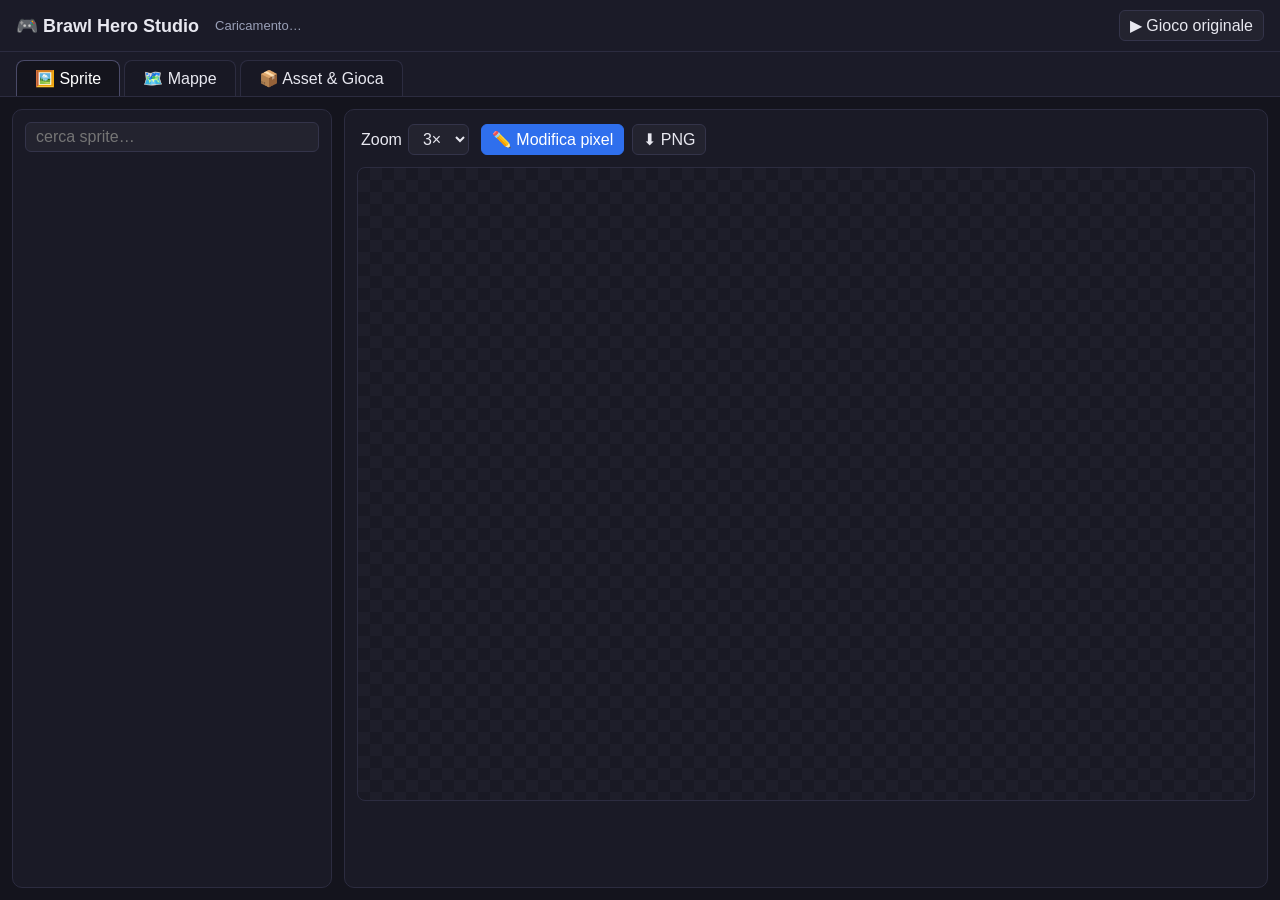
==== index.html @ 5740f595 "Initial commit: Brawl Hero Studio - Web-based tool for creating and editing Brawl Hero game content" ====
<!DOCTYPE html>
<html lang="it">
<head>
    <meta charset="UTF-8">
    <meta name="viewport" content="width=device-width, initial-scale=1.0">
    <title>Brawl Hero Studio</title>
    <link rel="stylesheet" href="css/main.css">
</head>
<body>
    <header class="app-header">
        <h1>🎮 Brawl Hero Studio</h1>
        <div class="header-status" id="bootStatus">Caricamento…</div>
        <div class="header-actions">
            <button id="btnPlayVanilla" title="Gioco originale senza modifiche">▶ Gioco originale</button>
        </div>
    </header>

    <div id="setupOverlay" class="setup-overlay hidden">
        <div class="setup-box">
            <h2>Serve un server locale</h2>
            <p>Lo Studio legge <code>../game.js</code> e le texture: con <code>file://</code> il browser blocca fetch e canvas.</p>
            <pre>cd brawl-hero
python -m http.server 8020</pre>
            <p>Poi apri <a href="http://localhost:8020/brawl-hero-studio/">http://localhost:8020/brawl-hero-studio/</a></p>
        </div>
    </div>

    <nav class="main-nav">
        <button class="nav-btn active" data-tab="tab-sprite">🖼️ Sprite</button>
        <button class="nav-btn" data-tab="tab-mappe">🗺️ Mappe</button>
        <button class="nav-btn" data-tab="tab-assets">📦 Asset &amp; Gioca</button>
    </nav>

    <main class="main-content">

        <!-- ============ SPRITE ============ -->
        <section id="tab-sprite" class="tab-content active">
            <aside class="panel sprite-list">
                <input type="search" id="spriteSearch" placeholder="cerca sprite…">
                <div id="spriteTree" class="sprite-tree"></div>
            </aside>
            <div class="panel sprite-view">
                <div class="toolbar">
                    <label>Zoom
                        <select id="spriteZoom">
                            <option value="1">1×</option><option value="2">2×</option>
                            <option value="3" selected>3×</option><option value="5">5×</option><option value="8">8×</option>
                        </select>
                    </label>
                    <button id="editSpriteBtn" class="primary">✏️ Modifica pixel</button>
                    <button id="downloadSpriteBtn">⬇ PNG</button>
                </div>
                <div class="preview-wrap">
                    <canvas id="spritePreview" width="300" height="200"></canvas>
                </div>
                <div id="spritePlayBar" class="playbar" style="display:none">
                    <span>anteprima animazione (frame 0–n) attiva</span>
                </div>
                <div id="spriteInfo" class="info"></div>
            </div>
        </section>

        <!-- ============ MAPPE ============ -->
        <section id="tab-mappe" class="tab-content">
            <div class="map-toolbar">
                <div class="tool-group">
                    <button data-tool="wall" id="mapToolApply" class="tool-btn">🧱 Muro</button>
                    <button data-tool="water" id="mapToolWater" class="tool-btn">💧 Acqua</button>
                    <button data-tool="ditch" id="mapToolDitch" class="tool-btn">🕳️ Fossa</button>
                    <button data-tool="spike" id="mapToolSpike" class="tool-btn">🔺 Spuntoni</button>
                    <button data-enemy="EntitySlime" class="tool-btn">🟢 Slime</button>
                    <button data-enemy="EntityMushroom" class="tool-btn">🍄 Mushroom</button>
                    <button data-enemy="EntityBowldog" class="tool-btn">🐕 Bowldog</button>
                    <button data-enemy="EntityCactus" class="tool-btn">🌵 Cactus</button>
                    <button data-enemy="EntityDrone" class="tool-btn">🚁 Drone</button>
                    <button data-tool="marker:P" id="mapToolPlayer" class="tool-btn">🧑 Player</button>
                    <button data-tool="marker:B" id="mapToolBoss" class="tool-btn">👑 Boss</button>
                    <button data-tool="marker:E" id="mapToolRandom" class="tool-btn">❓ Random</button>
                    <button data-tool="erase" class="tool-btn">🧽 Gomma</button>
                </div>
                <div class="tool-group">
                    <button id="mapUndo">↶</button><button id="mapRedo">↷</button>
                    <label class="chk"><input type="checkbox" id="mapGrid" checked> griglia</label>
                </div>
                <div class="tool-group">
                    <select id="mapLoadSelect"><option value="">— carica mappa di gioco (68) —</option></select>
                    <select id="mapProjectSelect"><option value="">— mappe del progetto —</option></select>
                    <button id="mapNew">✚ Nuova</button>
                    <button id="mapSaveProject">💾 Salva</button>
                    <input id="mapId" placeholder="id mappa (es. easy-custom-1)" />
                    <button id="mapTest" class="primary">▶ Test nel gioco</button>
                </div>
            </div>
            <div class="map-workspace">
                <div class="map-canvas-wrap panel">
                    <canvas id="mapCanvas"></canvas>
                    <div class="map-footer">
                        <span id="mapCursor"></span>
                        <span id="mapStats"></span>
                    </div>
                </div>
                <aside class="panel map-side">
                    <h3>Validazione</h3>
                    <div id="mapValidation" class="validation"><span class="muted">Premi «Valida» dopo le modifiche</span></div>
                    <button id="mapValidate">Valida mappa</button>
                    <h3>Come funziona</h3>
                    <ul class="hint">
                        <li>Muro = cella <code>tiles=1</code> + entità <code>EntityWall</code> (come le mappe reali)</li>
                        <li>Acqua/Fossa = solo griglia: il gioco le «cuce» con l'autotiling</li>
                        <li>Il portale è generato automaticamente in basso al centro</li>
                        <li>P = spawn player · B = boss · E = nemico random</li>
                    </ul>
                </aside>
            </div>
        </section>

        <!-- ============ ASSET & GIOCA ============ -->
        <section id="tab-assets" class="tab-content">
            <div class="assets-grid">
                <div class="panel">
                    <h3>✚ Nuova sprite</h3>
                    <label>Nome <input id="newSpriteName" placeholder="mia-creazione"></label>
                    <label>Larghezza frame <input id="newSpriteW" type="number" value="80" min="1"></label>
                    <label>Altezza frame <input id="newSpriteH" type="number" value="80" min="1"></label>
                    <label>Numero frame <input id="newSpriteFrames" type="number" value="4" min="1" max="32"></label>
                    <button id="newSpriteBtn" class="primary">Crea e disegna</button>
                    <p class="hint">Le sprite nuove vengono aggiunte a texture-2 (repack) e sono subito visibili nel gioco patchato.</p>
                </div>
                <div class="panel">
                    <h3>🎭 Skin entità</h3>
                    <p class="hint">Sostituisci la grafica di una classe di gioco con una sprite dell'atlante (anche una tua).</p>
                    <label>Classe <select id="skinClass"></select></label>
                    <label>Slot <select id="skinProp"></select></label>
                    <label>Sprite sorgente <select id="skinSource"></select></label>
                    <button id="skinApplyBtn" class="primary">Applica skin</button>
                </div>
                <div class="panel">
                    <h3>▶ Gioca</h3>
                    <label>Mappa
                        <select id="playMapSelect"></select>
                    </label>
                    <div class="row">
                        <button id="playModsBtn" class="primary">▶ Gioca con le modifiche</button>
                        <button id="playDebugBtn">🔧 Con box debug</button>
                    </div>
                    <p class="hint">«Gioco originale» (in alto) parte senza nessuna patch.</p>
                    <h3>Stato patch</h3>
                    <div id="patchStatus" class="validation"></div>
                    <button id="clearPatchesBtn">🗑️ Rimuovi tutte le patch</button>
                </div>
            </div>
        </section>
    </main>

    <!-- ============ PIXEL EDITOR OVERLAY ============ -->
    <div id="pixelOverlay" class="overlay">
        <div class="overlay-box">
            <div class="overlay-head">
                <b id="pixelTitle">Editor pixel</b>
                <span id="pixelPath" class="muted"></span>
                <button id="pixelClose">✕</button>
            </div>
            <div class="overlay-toolbar">
                <button class="tool-btn active" data-tool="pencil">✏️</button>
                <button class="tool-btn" data-tool="eraser">🧽</button>
                <button class="tool-btn" data-tool="bucket">🪣</button>
                <button class="tool-btn" data-tool="picker">💧</button>
                <input type="color" id="pixelColor" value="#ff0044">
                <div id="pixelPalette" class="palette"></div>
                <label class="chk"><input type="checkbox" id="pixelGrid" checked> griglia</label>
                <label>Zoom
                    <select id="pixelZoom">
                        <option value="4">4×</option><option value="8" selected>8×</option>
                        <option value="12">12×</option><option value="16">16×</option>
                    </select>
                </label>
                <span id="pixelPos" class="muted"></span>
                <button id="pixelUndo">↶ Undo</button>
                <span class="spacer"></span>
                <label class="btn-file">⬆ Importa PNG<input type="file" id="pixelImport" accept="image/*" hidden></label>
                <button id="pixelDownload">⬇ PNG</button>
                <button id="pixelSave" class="primary">💾 Salva</button>
            </div>
            <div class="overlay-canvas-wrap">
                <canvas id="pixelCanvas"></canvas>
            </div>
        </div>
    </div>

    <script src="js/gameData.js"></script>
    <script src="js/playStudio.js"></script>
    <script src="js/spriteExplorer.js"></script>
    <script src="js/pixelEditor.js"></script>
    <script src="js/mapEditor.js"></script>
    <script src="js/main.js"></script>
</body>
</html>
---- css/main.css ----
/* ============ Brawl Hero Studio — tema scuro ============ */
* { margin: 0; padding: 0; box-sizing: border-box; }

body {
    font-family: 'Segoe UI', Tahoma, Geneva, Verdana, sans-serif;
    background: #14141d;
    color: #e8e8f0;
    height: 100vh;
    display: flex;
    flex-direction: column;
    overflow: hidden;
}

button, input, select {
    font: inherit;
    background: #23232f;
    color: #e8e8f0;
    border: 1px solid #34344a;
    border-radius: 6px;
    padding: 5px 10px;
    cursor: pointer;
}
button:hover, select:hover, input:hover { border-color: #4a4a68; }
button.primary { background: #2f6fed; border-color: #2f6fed; color: #fff; }
button.primary:hover { background: #4581f5; }
input[type="text"], input[type="search"], input[type="number"], input:not([type]) { cursor: text; }
label { display: inline-flex; align-items: center; gap: 6px; margin: 2px 4px; }
code { background: #23232f; padding: 1px 5px; border-radius: 4px; font-size: .9em; }
.muted { color: #8888a0; }
.spacer { flex: 1; }

/* ============ header / nav ============ */
.app-header {
    display: flex; align-items: center; gap: 16px;
    padding: 10px 16px; background: #1b1b28; border-bottom: 1px solid #2c2c40;
}
.app-header h1 { font-size: 18px; }
.header-status { color: #9aa0b8; font-size: 13px; flex: 1; }
.header-status.ok { color: #55c97a; }
.header-actions { display: flex; gap: 8px; }

.main-nav {
    display: flex; gap: 4px; padding: 8px 16px 0;
    background: #1b1b28; border-bottom: 1px solid #2c2c40;
}
.nav-btn {
    border: 1px solid #2c2c40; border-bottom: none;
    border-radius: 8px 8px 0 0; background: #181824; padding: 8px 18px;
}
.nav-btn.active { background: #14141d; color: #fff; border-color: #4a4a68; }

/* ============ layout ============ */
.main-content { flex: 1; overflow: hidden; position: relative; }
.tab-content { display: none; height: 100%; }
.tab-content.active { display: flex; }
.panel {
    background: #1a1a26; border: 1px solid #2c2c40;
    border-radius: 10px; padding: 12px; overflow: auto;
}

/* ============ tab sprite ============ */
#tab-sprite { gap: 12px; padding: 12px; }
.sprite-list { width: 320px; display: flex; flex-direction: column; gap: 8px; }
.sprite-list input { width: 100%; }
.sprite-tree { flex: 1; overflow: auto; }
.sprite-tree details { border-bottom: 1px solid #23232f; }
.sprite-tree summary { cursor: pointer; padding: 6px 4px; color: #b8bad0; user-select: none; }
.sprite-tree summary:hover { color: #fff; }
.sprite-tree .count { color: #666; font-size: .85em; margin-left: 6px; }
.sprite-item {
    padding: 4px 8px 4px 20px; cursor: pointer; border-radius: 5px;
    color: #aaa; font-size: 13px; white-space: nowrap; overflow: hidden; text-overflow: ellipsis;
}
.sprite-item:hover { background: #232335; color: #fff; }
.sprite-item.active { background: #2f6fed33; color: #fff; outline: 1px solid #2f6fed66; }

.sprite-view { flex: 1; display: flex; flex-direction: column; gap: 10px; }
.toolbar, .overlay-toolbar {
    display: flex; align-items: center; gap: 8px; flex-wrap: wrap;
}
.preview-wrap {
    flex: 1; overflow: auto; background:
    repeating-conic-gradient(#1e1e2a 0% 25%, #191924 0% 50%) 0 0 / 24px 24px;
    border: 1px solid #2c2c40; border-radius: 8px; display: flex;
    align-items: flex-start; justify-content: center; padding: 14px;
}
.preview-wrap canvas { image-rendering: pixelated; }
.playbar { font-size: 12px; color: #6fb3ff; }
.info { font-size: 13px; color: #9aa0b8; line-height: 1.5; min-height: 64px; }

/* ============ tab mappe ============ */
#tab-mappe { flex-direction: column; gap: 10px; padding: 12px; overflow: auto; }
.map-toolbar {
    display: flex; flex-wrap: wrap; gap: 10px; align-items: center;
    background: #1a1a26; border: 1px solid #2c2c40; border-radius: 10px; padding: 10px;
}
.tool-group { display: flex; gap: 6px; align-items: center; flex-wrap: wrap; }
.tool-btn.active { background: #2f6fed; border-color: #2f6fed; color: #fff; }
.chk { font-size: 13px; color: #aaa; }
#mapId { width: 170px; }

.map-workspace { flex: 1; display: flex; gap: 12px; min-height: 0; }
.map-canvas-wrap { flex: 1; display: flex; flex-direction: column; align-items: center; }
.map-canvas-wrap canvas {
    background: #93bf45; border-radius: 6px; image-rendering: pixelated;
    box-shadow: 0 4px 24px #0008; cursor: crosshair;
}
.map-footer {
    display: flex; justify-content: space-between; width: 100%;
    padding-top: 8px; color: #8888a0; font-size: 12px;
}
.map-side { width: 300px; }
.map-side h3 { margin: 10px 0 6px; font-size: 14px; }
.map-side button { width: 100%; margin-top: 6px; }
.validation { font-size: 13px; display: flex; flex-direction: column; gap: 4px; }
.v-ok { color: #55c97a; }
.v-warn { color: #e0b341; }
.v-err { color: #ee5555; }
.hint { color: #8888a0; font-size: 12.5px; line-height: 1.5; padding-left: 16px; display: flex; flex-direction: column; gap: 4px; }
.panel > .hint { margin-top: 6px; }

/* ============ tab assets ============ */
#tab-assets { padding: 12px; gap: 12px; align-items: flex-start; }
.assets-grid {
    display: grid; grid-template-columns: repeat(auto-fit, minmax(320px, 1fr));
    gap: 12px; width: 100%;
}
.assets-grid .panel { display: flex; flex-direction: column; gap: 8px; align-items: stretch; }
.assets-grid label { justify-content: space-between; }
.assets-grid input:not([type="button"]) { flex: 1; }
.assets-grid h3 { font-size: 15px; }
.row { display: flex; gap: 8px; }

/* ============ overlay pixel editor ============ */
.overlay {
    position: fixed; inset: 0; background: #000a; display: none;
    align-items: center; justify-content: center; z-index: 50;
}
.overlay.open { display: flex; }
.overlay-box {
    background: #1a1a26; border: 1px solid #34344a; border-radius: 12px;
    padding: 14px; width: min(1100px, 95vw); height: min(760px, 92vh);
    display: flex; flex-direction: column; gap: 10px;
}
.overlay-head { display: flex; align-items: center; gap: 12px; }
.overlay-head b { font-size: 16px; }
.overlay-head .muted { flex: 1; font-size: 12px; }
.overlay-toolbar { background: #14141d; border-radius: 8px; padding: 8px; }
.palette { display: flex; gap: 4px; }
.pal-swatch { width: 22px; height: 22px; padding: 0; border-radius: 4px; border: 1px solid #44445c; }
.btn-file {
    background: #23232f; border: 1px dashed #4a4a68; border-radius: 6px;
    padding: 5px 10px; cursor: pointer;
}
.overlay-canvas-wrap {
    flex: 1; overflow: auto; background:
    repeating-conic-gradient(#1e1e2a 0% 25%, #191924 0% 50%) 0 0 / 24px 24px;
    border-radius: 8px; display: flex; align-items: flex-start; justify-content: center;
}
.overlay-canvas-wrap canvas { image-rendering: pixelated; cursor: crosshair; }

/* ============ setup overlay ============ */
.setup-overlay {
    position: fixed; inset: 0; background: #000c; z-index: 100;
    display: flex; align-items: center; justify-content: center;
}
.setup-overlay.hidden { display: none; }
.setup-box {
    background: #1a1a26; border: 1px solid #34344a; border-radius: 12px;
    padding: 24px; max-width: 560px; line-height: 1.6;
}
.setup-box pre {
    background: #101018; padding: 10px; border-radius: 8px; margin: 10px 0; overflow: auto;
}
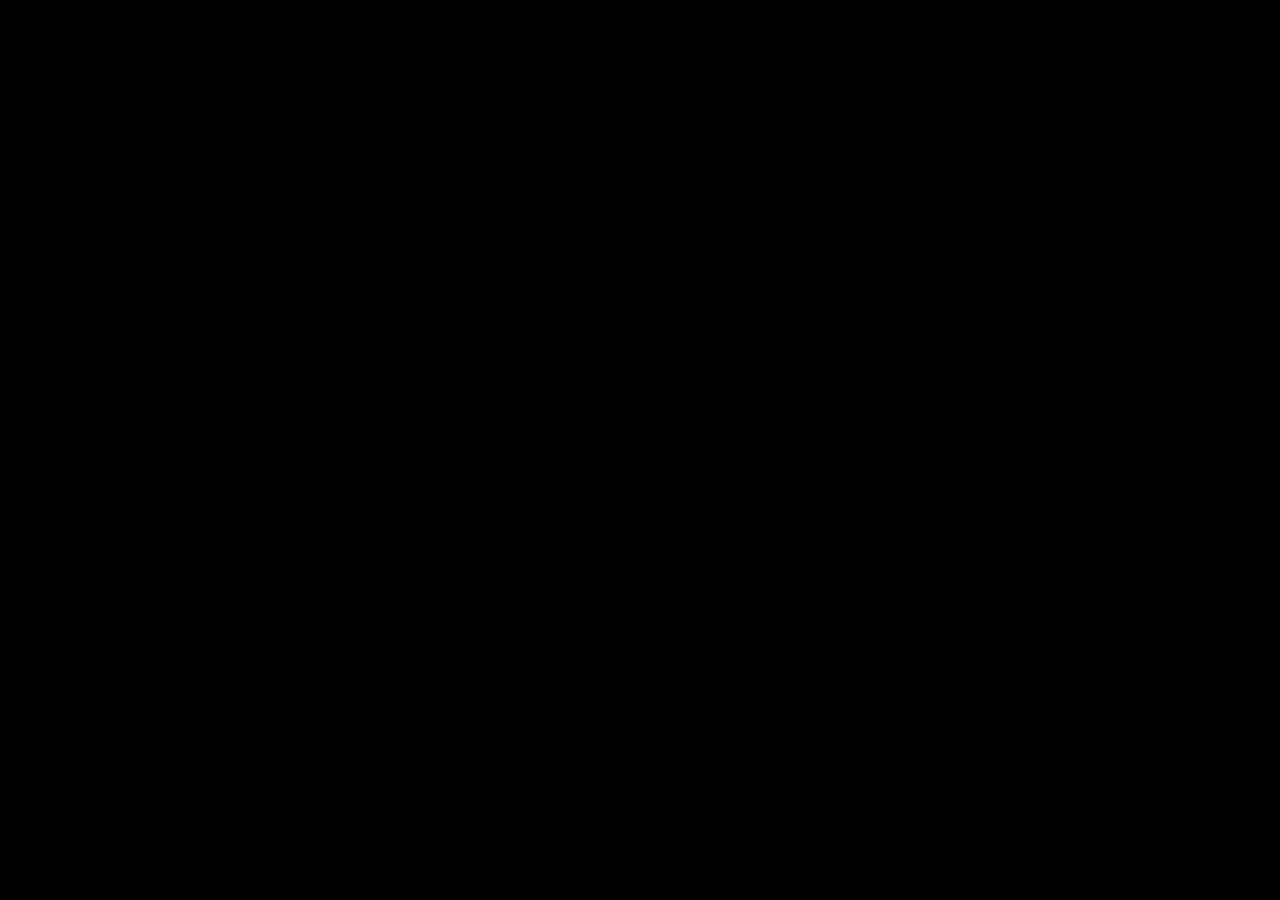
==== commit 22f247ba: "Initial commit - Add brawl-hero project" ====
--- a/index.html
+++ b/index.html
@@ -1,197 +1,145 @@
 <!DOCTYPE html>
-<html lang="it">
+<html>
+
 <head>
-    <meta charset="UTF-8">
-    <meta name="viewport" content="width=device-width, initial-scale=1.0">
-    <title>Brawl Hero Studio</title>
-    <link rel="stylesheet" href="css/main.css">
+    <title>Brawl Hero</title>
+    <link rel="icon" type="image/x-icon" href="media/graphics/favicon.ico" />
+    <meta http-equiv="Content-type" content="text/html; charset=utf-8">
+    <meta name="viewport" content="width=device-width,height=device-height, initial-scale=1, maximum-scale=1, user-scalable=0, shrink-to-fit=no, minimal-ui" />
+    <meta name="apple-mobile-web-app-capable" content="yes" />
+    <link rel="stylesheet" type="text/css" href="game.css?v=1722388877">
+    <script type="text/javascript" src="game.js?v=1722388877"></script>
+
+    <!-- AnalyticsCode -->
+
+    <!-- APICode -->
 </head>
-<body>
-    <header class="app-header">
-        <h1>🎮 Brawl Hero Studio</h1>
-        <div class="header-status" id="bootStatus">Caricamento…</div>
-        <div class="header-actions">
-            <button id="btnPlayVanilla" title="Gioco originale senza modifiche">▶ Gioco originale</button>
-        </div>
-    </header>
 
-    <div id="setupOverlay" class="setup-overlay hidden">
-        <div class="setup-box">
-            <h2>Serve un server locale</h2>
-            <p>Lo Studio legge <code>../game.js</code> e le texture: con <code>file://</code> il browser blocca fetch e canvas.</p>
-            <pre>cd brawl-hero
-python -m http.server 8020</pre>
-            <p>Poi apri <a href="http://localhost:8020/brawl-hero-studio/">http://localhost:8020/brawl-hero-studio/</a></p>
-        </div>
-    </div>
+<body onload="setTimeout(function(){window.scrollTo(0,1)},1);">
+    <!--body-->
+    <div id="ajaxbar">
+        <div id="game"><canvas id="canvas"></canvas></div>
 
-    <nav class="main-nav">
-        <button class="nav-btn active" data-tab="tab-sprite">🖼️ Sprite</button>
-        <button class="nav-btn" data-tab="tab-mappe">🗺️ Mappe</button>
-        <button class="nav-btn" data-tab="tab-assets">📦 Asset &amp; Gioca</button>
-    </nav>
+        <div id="orientate"></div>
+        <div id="play" class="play" onclick=""></div>
+        <!--<img id="scrollDown" width="220" height="277"></img>-->
 
-    <main class="main-content">
-
-        <!-- ============ SPRITE ============ -->
-        <section id="tab-sprite" class="tab-content active">
-            <aside class="panel sprite-list">
-                <input type="search" id="spriteSearch" placeholder="cerca sprite…">
-                <div id="spriteTree" class="sprite-tree"></div>
-            </aside>
-            <div class="panel sprite-view">
-                <div class="toolbar">
-                    <label>Zoom
-                        <select id="spriteZoom">
-                            <option value="1">1×</option><option value="2">2×</option>
-                            <option value="3" selected>3×</option><option value="5">5×</option><option value="8">8×</option>
-                        </select>
-                    </label>
-                    <button id="editSpriteBtn" class="primary">✏️ Modifica pixel</button>
-                    <button id="downloadSpriteBtn">⬇ PNG</button>
+        <!-- SECTION GENERATED BY CODE -->
+        <div id="MobileAdInGamePreroll">
+            <div id="MobileAdInGamePreroll-Box">
+                <div id="MobileAdInGamePreroll-Box-Header"></div>
+                <a id="MobileAdInGamePreroll-Box-Close" onclick="MobileAdInGamePreroll.Close();"></a>
+                <div id="MobileAdInGamePreroll-Box-Body">
+                    <center>
+                        <!-- MobileAdInGamePreroll -->
+                        <!-- AdTest-MobileAdInGamePreroll -->
+                        <img src="https://cdn-factory.marketjs.com/generic.png">
+                        <!-- EndOfAdTest-MobileAdInGamePreroll -->
+                    </center>
                 </div>
-                <div class="preview-wrap">
-                    <canvas id="spritePreview" width="300" height="200"></canvas>
-                </div>
-                <div id="spritePlayBar" class="playbar" style="display:none">
-                    <span>anteprima animazione (frame 0–n) attiva</span>
-                </div>
-                <div id="spriteInfo" class="info"></div>
-            </div>
-        </section>
-
-        <!-- ============ MAPPE ============ -->
-        <section id="tab-mappe" class="tab-content">
-            <div class="map-toolbar">
-                <div class="tool-group">
-                    <button data-tool="wall" id="mapToolApply" class="tool-btn">🧱 Muro</button>
-                    <button data-tool="water" id="mapToolWater" class="tool-btn">💧 Acqua</button>
-                    <button data-tool="ditch" id="mapToolDitch" class="tool-btn">🕳️ Fossa</button>
-                    <button data-tool="spike" id="mapToolSpike" class="tool-btn">🔺 Spuntoni</button>
-                    <button data-enemy="EntitySlime" class="tool-btn">🟢 Slime</button>
-                    <button data-enemy="EntityMushroom" class="tool-btn">🍄 Mushroom</button>
-                    <button data-enemy="EntityBowldog" class="tool-btn">🐕 Bowldog</button>
-                    <button data-enemy="EntityCactus" class="tool-btn">🌵 Cactus</button>
-                    <button data-enemy="EntityDrone" class="tool-btn">🚁 Drone</button>
-                    <button data-tool="marker:P" id="mapToolPlayer" class="tool-btn">🧑 Player</button>
-                    <button data-tool="marker:B" id="mapToolBoss" class="tool-btn">👑 Boss</button>
-                    <button data-tool="marker:E" id="mapToolRandom" class="tool-btn">❓ Random</button>
-                    <button data-tool="erase" class="tool-btn">🧽 Gomma</button>
-                </div>
-                <div class="tool-group">
-                    <button id="mapUndo">↶</button><button id="mapRedo">↷</button>
-                    <label class="chk"><input type="checkbox" id="mapGrid" checked> griglia</label>
-                </div>
-                <div class="tool-group">
-                    <select id="mapLoadSelect"><option value="">— carica mappa di gioco (68) —</option></select>
-                    <select id="mapProjectSelect"><option value="">— mappe del progetto —</option></select>
-                    <button id="mapNew">✚ Nuova</button>
-                    <button id="mapSaveProject">💾 Salva</button>
-                    <input id="mapId" placeholder="id mappa (es. easy-custom-1)" />
-                    <button id="mapTest" class="primary">▶ Test nel gioco</button>
-                </div>
-            </div>
-            <div class="map-workspace">
-                <div class="map-canvas-wrap panel">
-                    <canvas id="mapCanvas"></canvas>
-                    <div class="map-footer">
-                        <span id="mapCursor"></span>
-                        <span id="mapStats"></span>
-                    </div>
-                </div>
-                <aside class="panel map-side">
-                    <h3>Validazione</h3>
-                    <div id="mapValidation" class="validation"><span class="muted">Premi «Valida» dopo le modifiche</span></div>
-                    <button id="mapValidate">Valida mappa</button>
-                    <h3>Come funziona</h3>
-                    <ul class="hint">
-                        <li>Muro = cella <code>tiles=1</code> + entità <code>EntityWall</code> (come le mappe reali)</li>
-                        <li>Acqua/Fossa = solo griglia: il gioco le «cuce» con l'autotiling</li>
-                        <li>Il portale è generato automaticamente in basso al centro</li>
-                        <li>P = spawn player · B = boss · E = nemico random</li>
-                    </ul>
-                </aside>
-            </div>
-        </section>
-
-        <!-- ============ ASSET & GIOCA ============ -->
-        <section id="tab-assets" class="tab-content">
-            <div class="assets-grid">
-                <div class="panel">
-                    <h3>✚ Nuova sprite</h3>
-                    <label>Nome <input id="newSpriteName" placeholder="mia-creazione"></label>
-                    <label>Larghezza frame <input id="newSpriteW" type="number" value="80" min="1"></label>
-                    <label>Altezza frame <input id="newSpriteH" type="number" value="80" min="1"></label>
-                    <label>Numero frame <input id="newSpriteFrames" type="number" value="4" min="1" max="32"></label>
-                    <button id="newSpriteBtn" class="primary">Crea e disegna</button>
-                    <p class="hint">Le sprite nuove vengono aggiunte a texture-2 (repack) e sono subito visibili nel gioco patchato.</p>
-                </div>
-                <div class="panel">
-                    <h3>🎭 Skin entità</h3>
-                    <p class="hint">Sostituisci la grafica di una classe di gioco con una sprite dell'atlante (anche una tua).</p>
-                    <label>Classe <select id="skinClass"></select></label>
-                    <label>Slot <select id="skinProp"></select></label>
-                    <label>Sprite sorgente <select id="skinSource"></select></label>
-                    <button id="skinApplyBtn" class="primary">Applica skin</button>
-                </div>
-                <div class="panel">
-                    <h3>▶ Gioca</h3>
-                    <label>Mappa
-                        <select id="playMapSelect"></select>
-                    </label>
-                    <div class="row">
-                        <button id="playModsBtn" class="primary">▶ Gioca con le modifiche</button>
-                        <button id="playDebugBtn">🔧 Con box debug</button>
-                    </div>
-                    <p class="hint">«Gioco originale» (in alto) parte senza nessuna patch.</p>
-                    <h3>Stato patch</h3>
-                    <div id="patchStatus" class="validation"></div>
-                    <button id="clearPatchesBtn">🗑️ Rimuovi tutte le patch</button>
-                </div>
-            </div>
-        </section>
-    </main>
-
-    <!-- ============ PIXEL EDITOR OVERLAY ============ -->
-    <div id="pixelOverlay" class="overlay">
-        <div class="overlay-box">
-            <div class="overlay-head">
-                <b id="pixelTitle">Editor pixel</b>
-                <span id="pixelPath" class="muted"></span>
-                <button id="pixelClose">✕</button>
-            </div>
-            <div class="overlay-toolbar">
-                <button class="tool-btn active" data-tool="pencil">✏️</button>
-                <button class="tool-btn" data-tool="eraser">🧽</button>
-                <button class="tool-btn" data-tool="bucket">🪣</button>
-                <button class="tool-btn" data-tool="picker">💧</button>
-                <input type="color" id="pixelColor" value="#ff0044">
-                <div id="pixelPalette" class="palette"></div>
-                <label class="chk"><input type="checkbox" id="pixelGrid" checked> griglia</label>
-                <label>Zoom
-                    <select id="pixelZoom">
-                        <option value="4">4×</option><option value="8" selected>8×</option>
-                        <option value="12">12×</option><option value="16">16×</option>
-                    </select>
-                </label>
-                <span id="pixelPos" class="muted"></span>
-                <button id="pixelUndo">↶ Undo</button>
-                <span class="spacer"></span>
-                <label class="btn-file">⬆ Importa PNG<input type="file" id="pixelImport" accept="image/*" hidden></label>
-                <button id="pixelDownload">⬇ PNG</button>
-                <button id="pixelSave" class="primary">💾 Salva</button>
-            </div>
-            <div class="overlay-canvas-wrap">
-                <canvas id="pixelCanvas"></canvas>
+                <div id='MobileAdInGamePreroll-Box-Footer'></div>
             </div>
         </div>
+
+        <!-- SECOND AD (ROTATION) -->
+        <div id="MobileAdInGamePreroll2">
+            <div id="MobileAdInGamePreroll2-Box">
+                <div id="MobileAdInGamePreroll2-Box-Header"></div>
+                <a id="MobileAdInGamePreroll2-Box-Close" onclick="MobileAdInGamePreroll.Close();"></a>
+                <div id="MobileAdInGamePreroll2-Box-Body">
+                    <center>
+                        <!-- MobileAdInGamePreroll2 -->
+                    </center>
+                </div>
+                <div id='MobileAdInGamePreroll2-Box-Footer'></div>
+            </div>
+        </div>
+
+        <!-- THIRD AD (ROTATION) -->
+        <div id="MobileAdInGamePreroll3">
+            <div id="MobileAdInGamePreroll3-Box">
+                <div id="MobileAdInGamePreroll3-Box-Header"></div>
+                <a id="MobileAdInGamePreroll3-Box-Close" onclick="MobileAdInGamePreroll.Close();"></a>
+                <div id="MobileAdInGamePreroll3-Box-Body">
+                    <center>
+                        <!-- MobileAdInGamePreroll3 -->
+                    </center>
+                </div>
+                <div id='MobileAdInGamePreroll3-Box-Footer'></div>
+            </div>
+        </div>
+
+        <div id="MobileAdInGameHeader">
+            <!-- MobileAdInGameHeader -->
+        </div>
+        <div id="MobileAdInGameHeader2">
+            <!-- MobileAdInGameHeader2 -->
+        </div>
+        <div id="MobileAdInGameHeader3">
+            <!-- MobileAdInGameHeader3 -->
+        </div>
+
+        <div id="MobileAdInGameFooter">
+            <!-- MobileAdInGameFooter -->
+        </div>
+        <div id="MobileAdInGameFooter2">
+            <!-- MobileAdInGameFooter2 -->
+        </div>
+        <div id="MobileAdInGameFooter3">
+            <!-- MobileAdInGameFooter3 -->
+        </div>
+
+
+        <div id="MobileAdInGameEnd">
+            <div id="MobileAdInGameEnd-Box">
+                <div id="MobileAdInGameEnd-Box-Header"></div>
+                <a id="MobileAdInGameEnd-Box-Close" onclick="MobileAdInGameEnd.Close();"></a>
+                <div id="MobileAdInGameEnd-Box-Body">
+                    <center>
+                        <!-- MobileAdInGameEnd -->
+                    </center>
+                </div>
+                <div id='MobileAdInGameEnd-Box-Footer'></div>
+            </div>
+        </div>
+
+        <!-- SECOND AD (ROTATION) -->
+        <div id="MobileAdInGameEnd2">
+            <div id="MobileAdInGameEnd2-Box">
+                <div id="MobileAdInGameEnd2-Box-Header"></div>
+                <a id="MobileAdInGameEnd2-Box-Close" onclick="MobileAdInGameEnd.Close();"></a>
+                <div id="MobileAdInGameEnd2-Box-Body">
+                    <center>
+                        <!-- MobileAdInGameEnd2 -->
+                    </center>
+                </div>
+                <div id='MobileAdInGameEnd2-Box-Footer'></div>
+            </div>
+        </div>
+
+        <!-- THIRD AD (ROTATION) -->
+        <div id="MobileAdInGameEnd3">
+            <div id="MobileAdInGameEnd3-Box">
+                <div id="MobileAdInGameEnd3-Box-Header"></div>
+                <a id="MobileAdInGameEnd3-Box-Close" onclick="MobileAdInGameEnd.Close();"></a>
+                <div id="MobileAdInGameEnd3-Box-Body">
+                    <center>
+                        <!-- MobileAdInGameEnd3 -->
+                    </center>
+                </div>
+                <div id='MobileAdInGameEnd3-Box-Footer'></div>
+            </div>
+        </div>
+
+        <!-- END OF SECTION GENERATED BY CODE -->
+
     </div>
+    <!-- <div id="tempdiv"><br><br><br></div> -->
+    <!-- APICode2 -->
 
-    <script src="js/gameData.js"></script>
-    <script src="js/playStudio.js"></script>
-    <script src="js/spriteExplorer.js"></script>
-    <script src="js/pixelEditor.js"></script>
-    <script src="js/mapEditor.js"></script>
-    <script src="js/main.js"></script>
+
+    <!-- END OF TEST -->
+
 </body>
-</html>
+
+</html>
--- a/game.css
+++ b/game.css
@@ -0,0 +1,421 @@
+ html,
+ body {
+     background-color: #000;
+     margin: 0;
+     padding: 0;
+     position: relative;
+     font-family: "Arial";
+     width: 100%;
+     touch-action: none;
+     overflow: hidden;
+ }
+
+ #game {
+     position: absolute;
+     left: 0;
+     top: 0;
+     z-index: 0;
+ }
+
+ #ajaxbar {
+     background: url('media/graphics/loading/ajax-loader.gif') center no-repeat;
+ }
+
+ #canvas {
+     position: absolute;
+     left: 0;
+     top: 0;
+     width: 100%;
+     height: 100%;
+     -ms-interpolation-mode: nearest-neighbor;
+     -webkit-transform: scale3d(1, 1, 1);
+     z-index: 1;
+ }
+
+ #orientate {
+     position: absolute;
+     float: left;
+     width: 100%;
+     height: 100%;
+     top: 0;
+     left: 0;
+     z-index: 10002;
+     display: none;
+ }
+
+ #orientate img {
+     position: absolute;
+     float: left;
+     width: 100%;
+     height: 100%;
+ }
+
+ .play {
+     position: absolute;
+     float: left;
+     width: 100%;
+     height: 100%;
+     z-index: 1000;
+     background-color: #fff;
+     left: 0;
+     top: 0;
+     display: none;
+ }
+
+ .play img {
+     position: absolute;
+     float: left;
+     width: 100%;
+     height: 100%;
+     z-index: 1000;
+     left: 0;
+     top: 0;
+ }
+
+ #nohtml5 {
+     position: absolute;
+     top: 0;
+     left: 0;
+     width: 100%;
+     height: 100%;
+     background-color: #000;
+     z-index: 1002;
+     visibility: hidden;
+ }
+
+ #nohtml5 img {
+     position: absolute;
+     width: 100%;
+     height: 100%;
+ }
+
+ #nohtml5-bubble {
+     position: absolute;
+     bottom: 20px;
+     left: 50px;
+     width: 380px;
+     height: 100px;
+     z-index: 1002;
+     color: #000;
+     background: rgba(255, 255, 255, 0.75);
+     -webkit-border-radius: 10px;
+     -moz-border-radius: 10px;
+     border-radius: 10px;
+ }
+
+ #nohtml5-text {
+     padding: 10px;
+ }
+
+ .horizontal-seperator {
+     height: 10px;
+     width: 100%;
+ }
+
+ #MobileAdInGamePreroll,
+ #MobileAdInGamePreroll2,
+ #MobileAdInGamePreroll3 {
+     position: absolute;
+     float: left;
+     min-width: 320px;
+     z-index: 10000;
+     left: 0;
+     top: 0;
+     display: none;
+     background: rgba(0, 0, 0, 0.7);
+     -webkit-transition: all 0.6s ease;
+     -moz-transition: all 0.6s ease;
+     -o-transition: all 0.6s ease;
+ }
+
+ #MobileAdInGamePreroll-Box,
+ #MobileAdInGamePreroll2-Box,
+ #MobileAdInGamePreroll3-Box {
+     z-index: 10000;
+     position: absolute;
+     width: 302px;
+     height: 250px;
+ }
+
+ #MobileAdInGamePreroll-Box-Body,
+ #MobileAdInGamePreroll2-Box-Body,
+ #MobileAdInGamePreroll3-Box-Body {
+     z-index: 10000;
+     position: relative;
+     background: transparent;
+ }
+
+ #MobileAdInGamePreroll-Box-Footer,
+ #MobileAdInGamePreroll2-Box-Footer,
+ #MobileAdInGamePreroll3-Box-Footer {
+     z-index: 10000;
+     position: relative;
+     font-size: 11px;
+     height: 20px;
+     color: #fff;
+     background: transparent;
+ }
+
+ #MobileAdInGamePreroll-Box-Header,
+ #MobileAdInGamePreroll2-Box-Header,
+ #MobileAdInGamePreroll3-Box-Header {
+     z-index: 10000;
+     position: relative;
+     margin-top: -2px;
+     font-size: 11px;
+     height: 20px;
+     text-align: right;
+     color: #fff;
+     background: transparent;
+ }
+
+ #MobileAdInGamePreroll-Box-Close,
+ #MobileAdInGamePreroll2-Box-Close,
+ #MobileAdInGamePreroll3-Box-Close {
+     position: absolute;
+     z-index: 10005;
+     background-image: url('media/graphics/generic-ad/light/close-button.png');
+     background-repeat: no-repeat;
+     width: 22px;
+     height: 22px;
+     top: -4px;
+     margin-right: -1px;
+     display: none;
+ }
+
+ #MobileAdInGameHeader,
+ #MobileAdInGameHeader2,
+ #MobileAdInGameHeader3 {
+     display: none;
+     position: absolute;
+     background: transparent;
+ }
+
+ #MobileAdInGameFooter,
+ #MobileAdInGameFooter2,
+ #MobileAdInGameFooter3 {
+     display: none;
+     position: absolute;
+     background: transparent;
+ }
+
+ #MobileAdInGameEnd,
+ #MobileAdInGameEnd2,
+ #MobileAdInGameEnd3 {
+     position: absolute;
+     float: left;
+     min-width: 320px;
+     z-index: 10000;
+     left: 0;
+     top: 0;
+     display: none;
+     background: rgba(0, 0, 0, 0.7);
+     -webkit-transition: all 0.6s ease;
+     -moz-transition: all 0.6s ease;
+     -o-transition: all 0.6s ease;
+ }
+
+ #MobileAdInGameEnd-Box,
+ #MobileAdInGameEnd2-Box,
+ #MobileAdInGameEnd3-Box {
+     z-index: 10000;
+     position: absolute;
+     width: 302px;
+     height: 250px;
+ }
+
+ #MobileAdInGameEnd-Box-Body,
+ #MobileAdInGameEnd2-Box-Body,
+ #MobileAdInGameEnd3-Box-Body {
+     z-index: 10000;
+     position: relative;
+     background: transparent;
+ }
+
+ #MobileAdInGameEnd-Box-Footer,
+ #MobileAdInGameEnd2-Box-Footer,
+ #MobileAdInGameEnd3-Box-Footer {
+     z-index: 10000;
+     position: relative;
+     font-size: 11px;
+     height: 20px;
+     color: #fff;
+     background: transparent;
+ }
+
+ #MobileAdInGameEnd-Box-Header,
+ #MobileAdInGameEnd2-Box-Header,
+ #MobileAdInGameEnd3-Box-Header {
+     z-index: 10000;
+     position: relative;
+     margin-top: -2px;
+     font-size: 11px;
+     height: 20px;
+     text-align: right;
+     color: #fff;
+     background: transparent;
+ }
+
+ #MobileAdInGameEnd-Box-Close,
+ #MobileAdInGameEnd2-Box-Close,
+ #MobileAdInGameEnd3-Box-Close {
+     position: absolute;
+     z-index: 10005;
+     background-image: url('media/graphics/generic-ad/light/close-button.png');
+     background-repeat: no-repeat;
+     width: 22px;
+     height: 22px;
+     top: -4px;
+     margin-right: -1px;
+     display: none;
+ }
+
+ .ig_debug {
+     position: fixed;
+     left: 0;
+     bottom: 0;
+     width: 100%;
+     background-color: #000;
+     border-top: 2px solid #f57401;
+     font-size: 12px;
+     color: #fff;
+     z-index: 1000;
+     -webkit-user-select: none;
+     display: none;
+ }
+
+ .ig_debug_panel_menu {
+     height: 28px;
+     background: #222;
+     background: -webkit-gradient(linear, left bottom, left top, color-stop(0, #000000), color-stop(1, #333));
+     background: -moz-linear-gradient(center bottom, #000000 0%, #333 100%);
+     background: -o-linear-gradient(#333, #000000);
+ }
+
+ .ig_debug_panel_menu div {
+     float: left;
+     height: 22px;
+     padding: 6px 8px 0 8px;
+     border-right: 1px solid #333;
+ }
+
+ .ig_debug_panel_menu .ig_debug_head {
+     font-weight: bold;
+     color: #888;
+ }
+
+ .ig_debug_menu_item:hover {
+     cursor: pointer;
+     background-color: #fff;
+     color: #000;
+ }
+
+ .ig_debug_menu_item.active,
+ .ig_debug_menu_item.active:hover {
+     background-color: #000;
+     color: #fff;
+ }
+
+ .ig_debug_stats {
+     position: absolute;
+     right: 0;
+     top: 0;
+     float: right;
+     color: #888;
+     border-left: 1px solid #333;
+     text-align: right;
+ }
+
+ .ig_debug_stats span {
+     width: 3em;
+     display: inline-block;
+     color: #fff !important;
+     margin-right: 0.2em;
+     margin-left: 0.3em;
+     font-family: bitstream vera sans mono, courier new;
+     white-space: nowrap;
+ }
+
+ .ig_debug_panel {
+     height: 152px;
+     overflow: auto;
+     position: relative;
+ }
+
+ .ig_debug_panel canvas {
+     border-bottom: 1px solid #444;
+ }
+
+ .ig_debug_panel .ig_debug_panel {
+     padding: 8px;
+     height: auto;
+     float: left;
+     background-color: #000;
+     border-right: 2px solid #222;
+ }
+
+ .ig_debug_option {
+     padding: 2px 0 2px 8px;
+     cursor: pointer;
+ }
+
+ .ig_debug_option:first-child {
+     margin-top: 8px;
+ }
+
+ .ig_debug_option:hover {
+     background-color: #111;
+ }
+
+ .ig_debug_graph_mark {
+     position: absolute;
+     color: #888;
+     left: 4px;
+     font-size: 10px;
+     margin-top: -12px;
+ }
+
+ .ig_debug_legend {
+     color: #ccc;
+ }
+
+ .ig_debug_label_mark {
+     display: inline-block;
+     width: 10px;
+     height: 10px;
+     margin-right: 4px;
+     -webkit-transition: 0.1s linear;
+     -moz-transition: 0.1s linear;
+ }
+
+ .ig_debug_legend_color {
+     display: inline-block;
+     width: 6px;
+     height: 10px;
+     margin-right: 4px;
+     margin-left: 16px;
+ }
+
+ .ig_debug_legend_number {
+     width: 3em;
+     display: inline-block;
+     text-align: right;
+     font-family: bitstream vera sans mono, courier new;
+     color: #fff;
+     margin-right: 0.2em;
+ }
+
+ .ig_debug_map_container {
+     position: relative;
+     overflow: hidden;
+     border: 1px solid #888;
+ }
+
+ .ig_debug_map_container canvas {
+     position: absolute;
+ }
+
+ .ig_debug_map_screen {
+     position: absolute;
+     border: 1px solid #f0f;
+ }
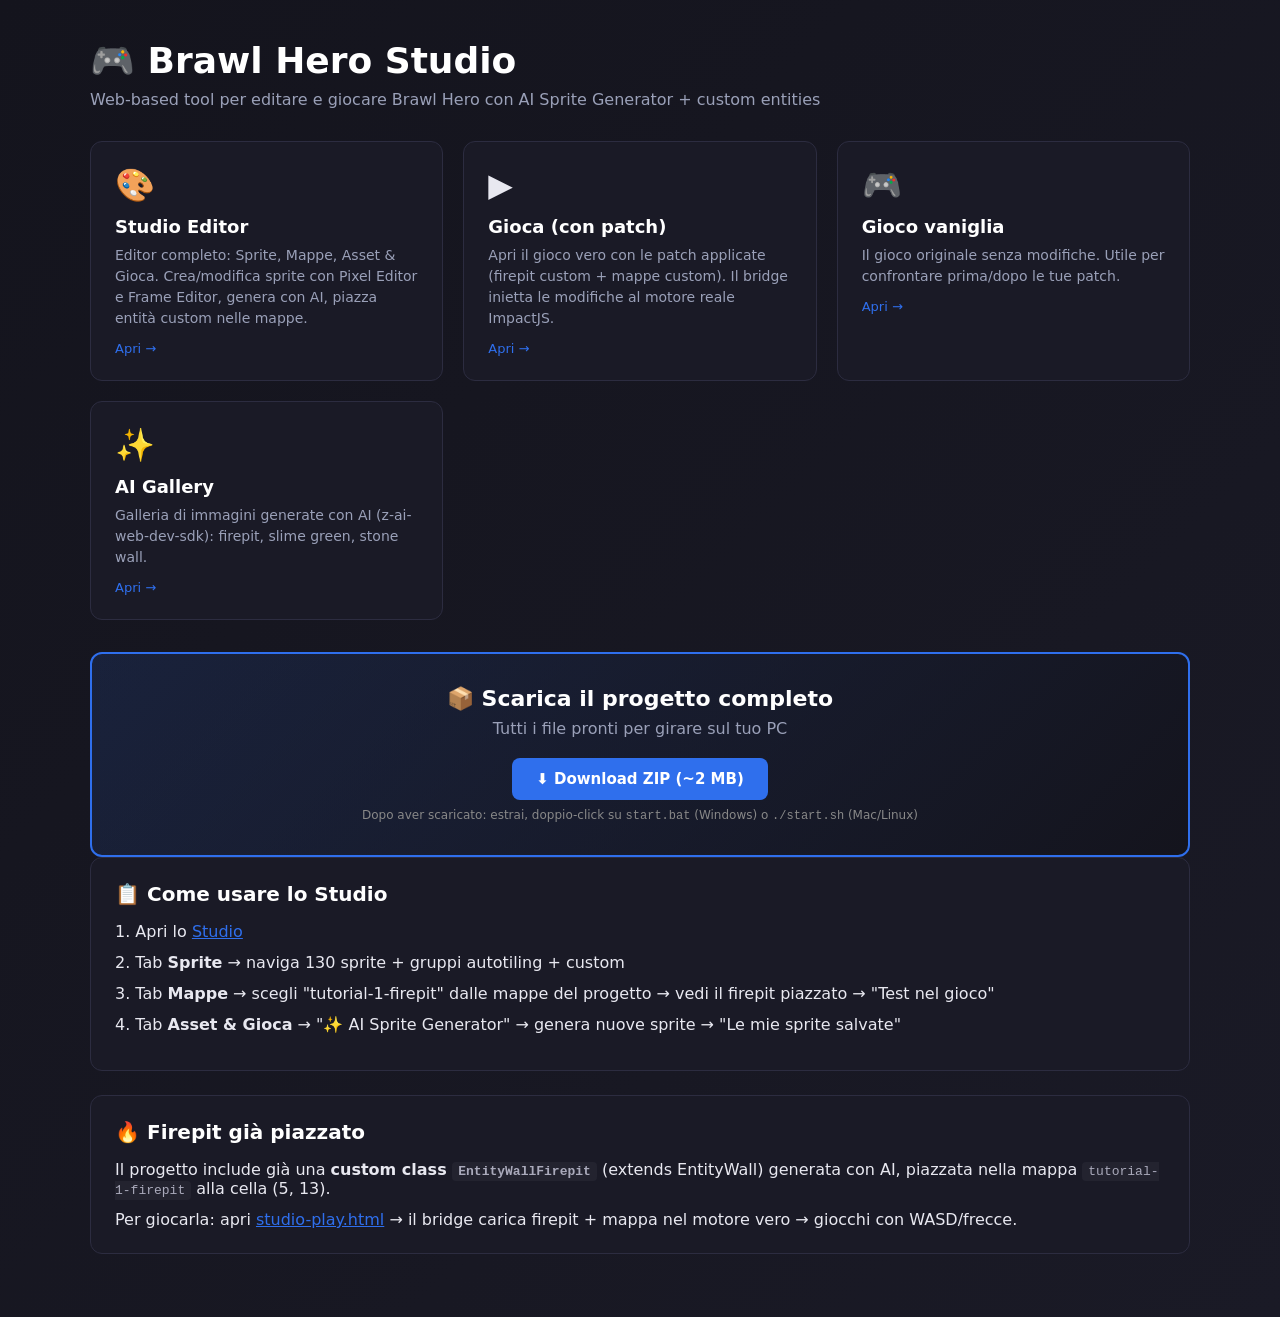
==== commit d5d355ca: "Complete Brawl Hero Studio: Frame Editor, AI Sprite Generator, custom entities - frameEditor.js: edi" ====
--- a/index.html
+++ b/index.html
@@ -1,145 +1,160 @@
 <!DOCTYPE html>
-<html>
+<html lang="it">
+<head>
+<meta charset="UTF-8">
+<meta name="viewport" content="width=device-width, initial-scale=1.0">
+<title>Brawl Hero Studio</title>
+<style>
+* { margin: 0; padding: 0; box-sizing: border-box; }
+body {
+  font-family: 'Segoe UI', system-ui, sans-serif;
+  background: linear-gradient(135deg, #14141d 0%, #1a1a26 100%);
+  color: #e8e8f0;
+  min-height: 100vh;
+  padding: 40px 20px;
+}
+.container { max-width: 1100px; margin: 0 auto; }
+h1 {
+  color: #fff;
+  font-size: 36px;
+  margin-bottom: 8px;
+  display: flex; align-items: center; gap: 12px;
+}
+.subtitle { color: #9aa0b8; font-size: 16px; margin-bottom: 32px; }
 
-<head>
-    <title>Brawl Hero</title>
-    <link rel="icon" type="image/x-icon" href="media/graphics/favicon.ico" />
-    <meta http-equiv="Content-type" content="text/html; charset=utf-8">
-    <meta name="viewport" content="width=device-width,height=device-height, initial-scale=1, maximum-scale=1, user-scalable=0, shrink-to-fit=no, minimal-ui" />
-    <meta name="apple-mobile-web-app-capable" content="yes" />
-    <link rel="stylesheet" type="text/css" href="game.css?v=1722388877">
-    <script type="text/javascript" src="game.js?v=1722388877"></script>
+.cards {
+  display: grid;
+  grid-template-columns: repeat(auto-fit, minmax(280px, 1fr));
+  gap: 20px;
+  margin-bottom: 32px;
+}
+.card {
+  background: #1a1a26;
+  border: 1px solid #2c2c40;
+  border-radius: 12px;
+  padding: 24px;
+  text-decoration: none;
+  color: inherit;
+  transition: transform 0.15s, border-color 0.15s;
+}
+.card:hover {
+  transform: translateY(-2px);
+  border-color: #2f6fed;
+}
+.card .icon { font-size: 32px; margin-bottom: 12px; }
+.card h2 { color: #fff; font-size: 18px; margin-bottom: 8px; }
+.card p { color: #9aa0b8; font-size: 14px; line-height: 1.5; }
+.card .link { color: #2f6fed; font-size: 13px; margin-top: 12px; font-weight: 500; }
 
-    <!-- AnalyticsCode -->
+.section {
+  background: #1a1a26;
+  border: 1px solid #2c2c40;
+  border-radius: 12px;
+  padding: 24px;
+  margin-bottom: 24px;
+}
+.section h2 { color: #fff; font-size: 20px; margin-bottom: 16px; }
+.section .row { display: flex; gap: 16px; align-items: center; margin-bottom: 12px; }
+.section code {
+  background: #23232f;
+  padding: 2px 6px;
+  border-radius: 4px;
+  font-size: 13px;
+  color: #aab;
+}
 
-    <!-- APICode -->
+.download-box {
+  text-align: center;
+  padding: 32px;
+  background: linear-gradient(135deg, #2f6fed22 0%, #14141d 100%);
+  border: 2px solid #2f6fed;
+  border-radius: 12px;
+}
+.download-box h2 {
+  color: #fff;
+  font-size: 22px;
+  margin-bottom: 8px;
+}
+.download-box p { color: #9aa0b8; margin-bottom: 20px; }
+.download-btn {
+  display: inline-block;
+  background: #2f6fed;
+  color: #fff;
+  padding: 12px 24px;
+  border-radius: 8px;
+  text-decoration: none;
+  font-weight: 600;
+  font-size: 15px;
+  transition: background 0.15s;
+}
+.download-btn:hover { background: #4581f5; }
+
+.muted { color: #888; font-size: 12px; margin-top: 8px; }
+</style>
 </head>
+<body>
+<div class="container">
+  <h1>🎮 Brawl Hero Studio</h1>
+  <div class="subtitle">Web-based tool per editare e giocare Brawl Hero con AI Sprite Generator + custom entities</div>
 
-<body onload="setTimeout(function(){window.scrollTo(0,1)},1);">
-    <!--body-->
-    <div id="ajaxbar">
-        <div id="game"><canvas id="canvas"></canvas></div>
+  <div class="cards">
+    <a class="card" href="/studio/">
+      <div class="icon">🎨</div>
+      <h2>Studio Editor</h2>
+      <p>Editor completo: Sprite, Mappe, Asset & Gioca. Crea/modifica sprite con Pixel Editor e Frame Editor, genera con AI, piazza entità custom nelle mappe.</p>
+      <div class="link">Apri →</div>
+    </a>
 
-        <div id="orientate"></div>
-        <div id="play" class="play" onclick=""></div>
-        <!--<img id="scrollDown" width="220" height="277"></img>-->
+    <a class="card" href="/studio-play.html">
+      <div class="icon">▶</div>
+      <h2>Gioca (con patch)</h2>
+      <p>Apri il gioco vero con le patch applicate (firepit custom + mappe custom). Il bridge inietta le modifiche al motore reale ImpactJS.</p>
+      <div class="link">Apri →</div>
+    </a>
 
-        <!-- SECTION GENERATED BY CODE -->
-        <div id="MobileAdInGamePreroll">
-            <div id="MobileAdInGamePreroll-Box">
-                <div id="MobileAdInGamePreroll-Box-Header"></div>
-                <a id="MobileAdInGamePreroll-Box-Close" onclick="MobileAdInGamePreroll.Close();"></a>
-                <div id="MobileAdInGamePreroll-Box-Body">
-                    <center>
-                        <!-- MobileAdInGamePreroll -->
-                        <!-- AdTest-MobileAdInGamePreroll -->
-                        <img src="https://cdn-factory.marketjs.com/generic.png">
-                        <!-- EndOfAdTest-MobileAdInGamePreroll -->
-                    </center>
-                </div>
-                <div id='MobileAdInGamePreroll-Box-Footer'></div>
-            </div>
-        </div>
+    <a class="card" href="/vanilla.html">
+      <div class="icon">🎮</div>
+      <h2>Gioco vaniglia</h2>
+      <p>Il gioco originale senza modifiche. Utile per confrontare prima/dopo le tue patch.</p>
+      <div class="link">Apri →</div>
+    </a>
 
-        <!-- SECOND AD (ROTATION) -->
-        <div id="MobileAdInGamePreroll2">
-            <div id="MobileAdInGamePreroll2-Box">
-                <div id="MobileAdInGamePreroll2-Box-Header"></div>
-                <a id="MobileAdInGamePreroll2-Box-Close" onclick="MobileAdInGamePreroll.Close();"></a>
-                <div id="MobileAdInGamePreroll2-Box-Body">
-                    <center>
-                        <!-- MobileAdInGamePreroll2 -->
-                    </center>
-                </div>
-                <div id='MobileAdInGamePreroll2-Box-Footer'></div>
-            </div>
-        </div>
+    <a class="card" href="/ai-gallery.html">
+      <div class="icon">✨</div>
+      <h2>AI Gallery</h2>
+      <p>Galleria di immagini generate con AI (z-ai-web-dev-sdk): firepit, slime green, stone wall.</p>
+      <div class="link">Apri →</div>
+    </a>
+  </div>
 
-        <!-- THIRD AD (ROTATION) -->
-        <div id="MobileAdInGamePreroll3">
-            <div id="MobileAdInGamePreroll3-Box">
-                <div id="MobileAdInGamePreroll3-Box-Header"></div>
-                <a id="MobileAdInGamePreroll3-Box-Close" onclick="MobileAdInGamePreroll.Close();"></a>
-                <div id="MobileAdInGamePreroll3-Box-Body">
-                    <center>
-                        <!-- MobileAdInGamePreroll3 -->
-                    </center>
-                </div>
-                <div id='MobileAdInGamePreroll3-Box-Footer'></div>
-            </div>
-        </div>
+  <div class="download-box">
+    <h2>📦 Scarica il progetto completo</h2>
+    <p>Tutti i file pronti per girare sul tuo PC</p>
+    <a class="download-btn" href="/brawl-hero-studio.zip">⬇ Download ZIP (~2 MB)</a>
+    <div class="muted">Dopo aver scaricato: estrai, doppio-click su <code>start.bat</code> (Windows) o <code>./start.sh</code> (Mac/Linux)</div>
+  </div>
 
-        <div id="MobileAdInGameHeader">
-            <!-- MobileAdInGameHeader -->
-        </div>
-        <div id="MobileAdInGameHeader2">
-            <!-- MobileAdInGameHeader2 -->
-        </div>
-        <div id="MobileAdInGameHeader3">
-            <!-- MobileAdInGameHeader3 -->
-        </div>
+  <div class="section">
+    <h2>📋 Come usare lo Studio</h2>
+    <div class="row">
+      <span>1. Apri lo <a href="/studio/" style="color:#2f6fed">Studio</a></span>
+    </div>
+    <div class="row">
+      <span>2. Tab <b>Sprite</b> → naviga 130 sprite + gruppi autotiling + custom</span>
+    </div>
+    <div class="row">
+      <span>3. Tab <b>Mappe</b> → scegli "tutorial-1-firepit" dalle mappe del progetto → vedi il firepit piazzato → "Test nel gioco"</span>
+    </div>
+    <div class="row">
+      <span>4. Tab <b>Asset & Gioca</b> → "✨ AI Sprite Generator" → genera nuove sprite → "Le mie sprite salvate"</span>
+    </div>
+  </div>
 
-        <div id="MobileAdInGameFooter">
-            <!-- MobileAdInGameFooter -->
-        </div>
-        <div id="MobileAdInGameFooter2">
-            <!-- MobileAdInGameFooter2 -->
-        </div>
-        <div id="MobileAdInGameFooter3">
-            <!-- MobileAdInGameFooter3 -->
-        </div>
-
-
-        <div id="MobileAdInGameEnd">
-            <div id="MobileAdInGameEnd-Box">
-                <div id="MobileAdInGameEnd-Box-Header"></div>
-                <a id="MobileAdInGameEnd-Box-Close" onclick="MobileAdInGameEnd.Close();"></a>
-                <div id="MobileAdInGameEnd-Box-Body">
-                    <center>
-                        <!-- MobileAdInGameEnd -->
-                    </center>
-                </div>
-                <div id='MobileAdInGameEnd-Box-Footer'></div>
-            </div>
-        </div>
-
-        <!-- SECOND AD (ROTATION) -->
-        <div id="MobileAdInGameEnd2">
-            <div id="MobileAdInGameEnd2-Box">
-                <div id="MobileAdInGameEnd2-Box-Header"></div>
-                <a id="MobileAdInGameEnd2-Box-Close" onclick="MobileAdInGameEnd.Close();"></a>
-                <div id="MobileAdInGameEnd2-Box-Body">
-                    <center>
-                        <!-- MobileAdInGameEnd2 -->
-                    </center>
-                </div>
-                <div id='MobileAdInGameEnd2-Box-Footer'></div>
-            </div>
-        </div>
-
-        <!-- THIRD AD (ROTATION) -->
-        <div id="MobileAdInGameEnd3">
-            <div id="MobileAdInGameEnd3-Box">
-                <div id="MobileAdInGameEnd3-Box-Header"></div>
-                <a id="MobileAdInGameEnd3-Box-Close" onclick="MobileAdInGameEnd.Close();"></a>
-                <div id="MobileAdInGameEnd3-Box-Body">
-                    <center>
-                        <!-- MobileAdInGameEnd3 -->
-                    </center>
-                </div>
-                <div id='MobileAdInGameEnd3-Box-Footer'></div>
-            </div>
-        </div>
-
-        <!-- END OF SECTION GENERATED BY CODE -->
-
-    </div>
-    <!-- <div id="tempdiv"><br><br><br></div> -->
-    <!-- APICode2 -->
-
-
-    <!-- END OF TEST -->
-
+  <div class="section">
+    <h2>🔥 Firepit già piazzato</h2>
+    <p>Il progetto include già una <b>custom class <code>EntityWallFirepit</code></b> (extends EntityWall) generata con AI, piazzata nella mappa <code>tutorial-1-firepit</code> alla cella (5, 13).</p>
+    <p style="margin-top: 12px">Per giocarla: apri <a href="/studio-play.html" style="color:#2f6fed">studio-play.html</a> → il bridge carica firepit + mappa nel motore vero → giocchi con WASD/frecce.</p>
+  </div>
+</div>
 </body>
-
-</html>+</html>
